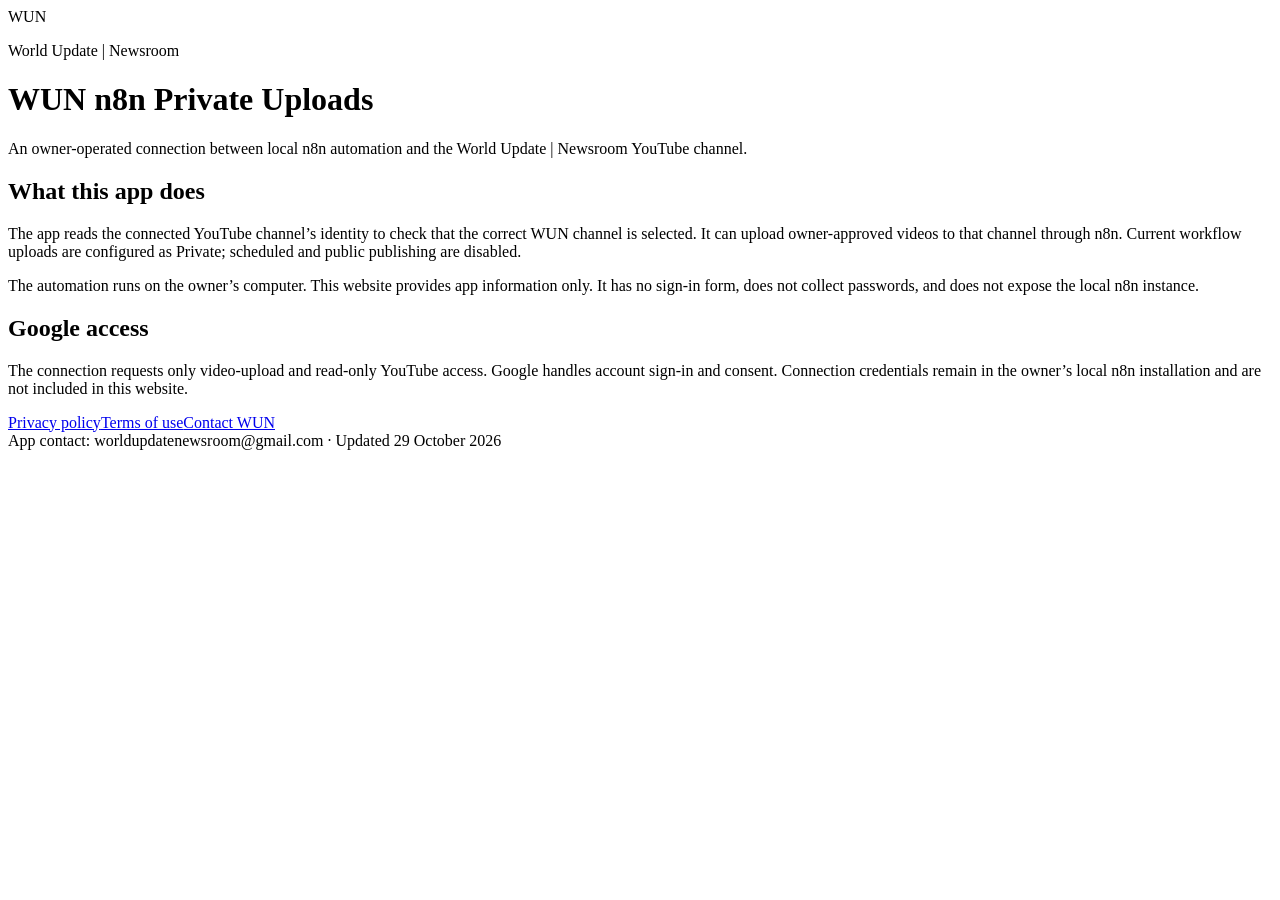
==== index.html @ ab9f4000 "Create index.html" ====
<!doctype html><html lang="en"><meta charset="utf-8"><meta name="viewport" content="width=device-width, initial-scale=1"><title>WUN n8n Private Uploads</title><link rel="stylesheet" href="style.css"><main><header><span class="badge">WUN</span><p>World Update | Newsroom</p></header><h1>WUN n8n Private Uploads</h1><p class="lead">An owner-operated connection between local n8n automation and the World Update | Newsroom YouTube channel.</p><section><h2>What this app does</h2><p>The app reads the connected YouTube channel’s identity to check that the correct WUN channel is selected. It can upload owner-approved videos to that channel through n8n. Current workflow uploads are configured as Private; scheduled and public publishing are disabled.</p><p>The automation runs on the owner’s computer. This website provides app information only. It has no sign-in form, does not collect passwords, and does not expose the local n8n instance.</p></section><section><h2>Google access</h2><p>The connection requests only video-upload and read-only YouTube access. Google handles account sign-in and consent. Connection credentials remain in the owner’s local n8n installation and are not included in this website.</p></section><nav><a href="privacy.html">Privacy policy</a><a href="terms.html">Terms of use</a><a href="mailto:worldupdatenewsroom@gmail.com">Contact WUN</a></nav><footer>App contact: worldupdatenewsroom@gmail.com · Updated 29 October 2026</footer></main></html>
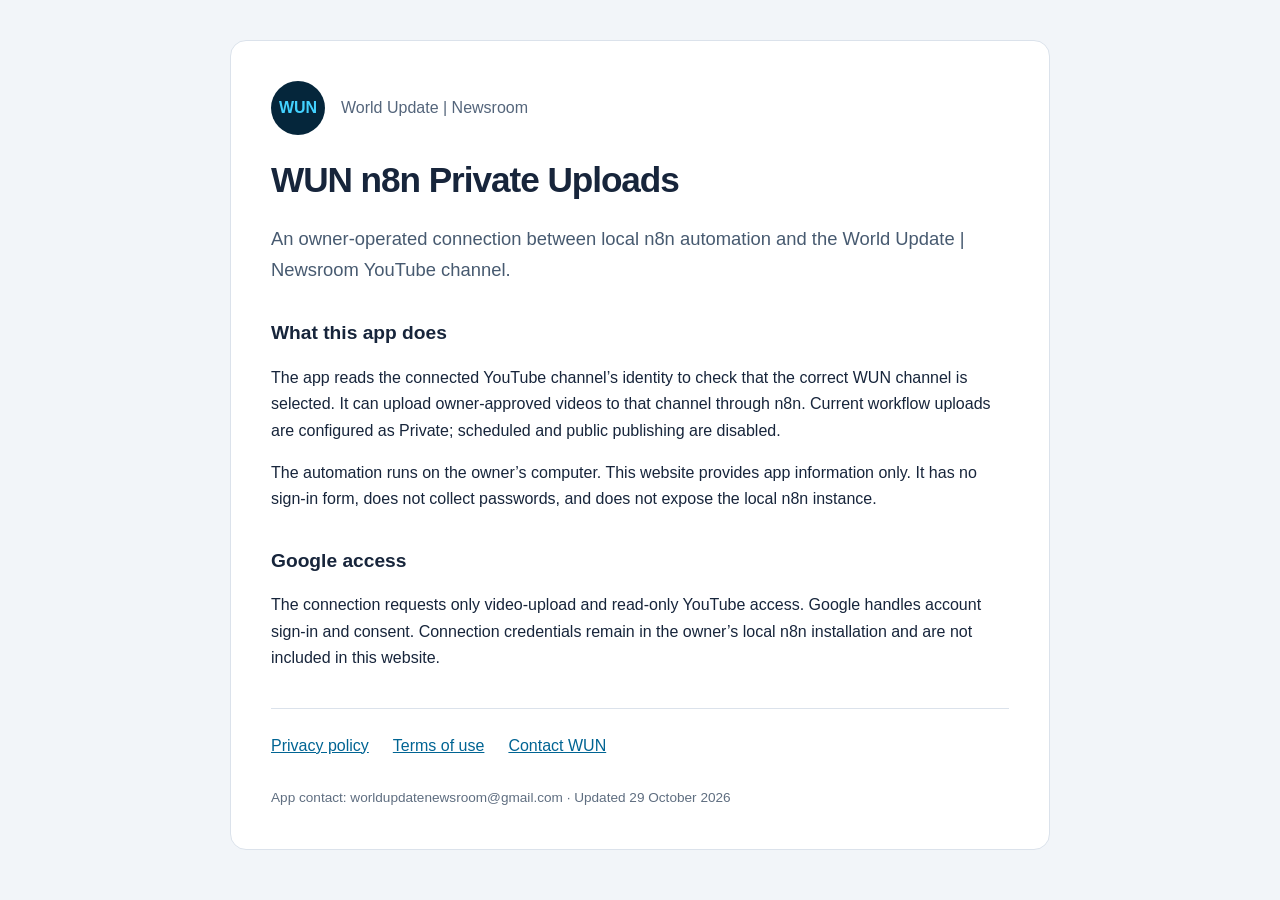
==== commit 69833447: "Add Google site ownership verification" ====
--- a/index.html
+++ b/index.html
@@ -1 +1 @@
-<!doctype html><html lang="en"><meta charset="utf-8"><meta name="viewport" content="width=device-width, initial-scale=1"><title>WUN n8n Private Uploads</title><link rel="stylesheet" href="style.css"><main><header><span class="badge">WUN</span><p>World Update | Newsroom</p></header><h1>WUN n8n Private Uploads</h1><p class="lead">An owner-operated connection between local n8n automation and the World Update | Newsroom YouTube channel.</p><section><h2>What this app does</h2><p>The app reads the connected YouTube channel’s identity to check that the correct WUN channel is selected. It can upload owner-approved videos to that channel through n8n. Current workflow uploads are configured as Private; scheduled and public publishing are disabled.</p><p>The automation runs on the owner’s computer. This website provides app information only. It has no sign-in form, does not collect passwords, and does not expose the local n8n instance.</p></section><section><h2>Google access</h2><p>The connection requests only video-upload and read-only YouTube access. Google handles account sign-in and consent. Connection credentials remain in the owner’s local n8n installation and are not included in this website.</p></section><nav><a href="privacy.html">Privacy policy</a><a href="terms.html">Terms of use</a><a href="mailto:worldupdatenewsroom@gmail.com">Contact WUN</a></nav><footer>App contact: worldupdatenewsroom@gmail.com · Updated 29 October 2026</footer></main></html>
+<!doctype html><html lang="en"><meta charset="utf-8"><meta name="viewport" content="width=device-width, initial-scale=1"><title>WUN n8n Private Uploads</title><link rel="stylesheet" href="style.css"><meta name="google-site-verification" content="dyMSkZDeQofZtvlGxQvO62j52_FkiXHDYxzFWZTeUnQ" /><main><header><span class="badge">WUN</span><p>World Update | Newsroom</p></header><h1>WUN n8n Private Uploads</h1><p class="lead">An owner-operated connection between local n8n automation and the World Update | Newsroom YouTube channel.</p><section><h2>What this app does</h2><p>The app reads the connected YouTube channel’s identity to check that the correct WUN channel is selected. It can upload owner-approved videos to that channel through n8n. Current workflow uploads are configured as Private; scheduled and public publishing are disabled.</p><p>The automation runs on the owner’s computer. This website provides app information only. It has no sign-in form, does not collect passwords, and does not expose the local n8n instance.</p></section><section><h2>Google access</h2><p>The connection requests only video-upload and read-only YouTube access. Google handles account sign-in and consent. Connection credentials remain in the owner’s local n8n installation and are not included in this website.</p></section><nav><a href="privacy.html">Privacy policy</a><a href="terms.html">Terms of use</a><a href="mailto:worldupdatenewsroom@gmail.com">Contact WUN</a></nav><footer>App contact: worldupdatenewsroom@gmail.com · Updated 29 October 2026</footer></main></html>
--- a/style.css
+++ b/style.css
@@ -0,0 +1 @@
+:root{font-family:Arial,sans-serif;color:#17253b;background:#f2f5f9;line-height:1.65}*{box-sizing:border-box}main{max-width:820px;margin:40px auto;padding:40px;background:white;border-radius:16px;border:1px solid #dbe2eb}header{display:flex;gap:16px;align-items:center;color:#54657b}header p{margin:0}.badge{display:inline-flex;border-radius:50%;background:#05263b;color:#43d2ff;font-weight:800;width:54px;height:54px;align-items:center;justify-content:center}h1{font-size:2.2rem;line-height:1.2;letter-spacing:-.03em}h2{font-size:1.2rem;margin-top:32px}.lead{font-size:1.15rem;color:#475a70}a{color:#006493}nav{display:flex;gap:24px;flex-wrap:wrap;border-top:1px solid #dbe2eb;margin-top:36px;padding-top:24px}footer{font-size:.85rem;color:#5f6e80;margin-top:28px}code{font-family:Consolas,monospace;background:#edf3f7;padding:2px 4px}@media(max-width:600px){main{margin:12px;padding:24px}h1{font-size:1.8rem}}
